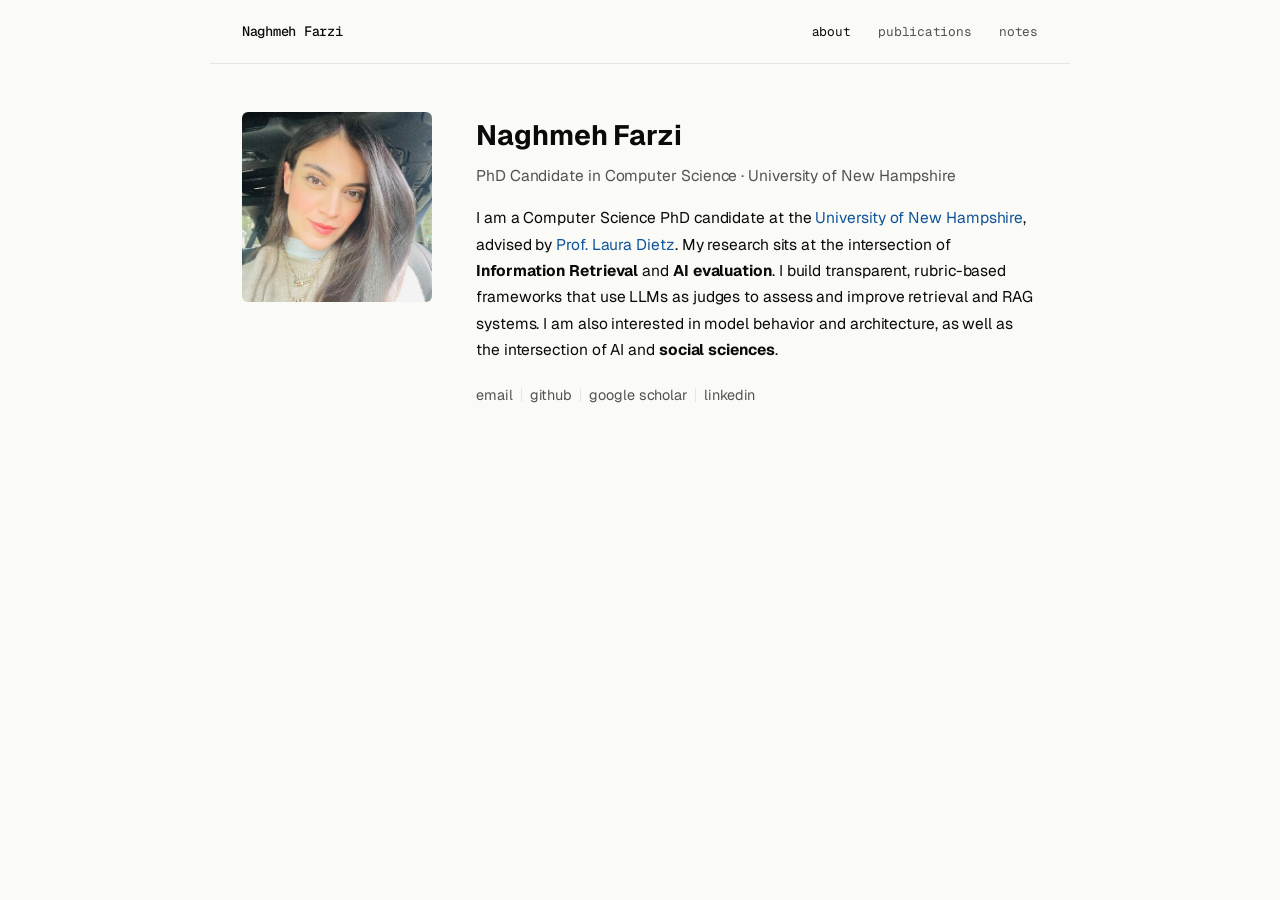
==== index.html @ 24426f11 "change style" ====
<!DOCTYPE html>
<html lang="en">
<head>
    <meta charset="UTF-8">
    <meta name="viewport" content="width=device-width, initial-scale=1.0">
    <meta name="description" content="Naghmeh Farzi — Computer Science PhD Candidate at UNH, researching IR evaluation, RAG, and LLM-as-Judge.">
    <title>Naghmeh Farzi</title>
    <link rel="stylesheet" href="style.css">
</head>
<body>

<nav>
    <a href="/" class="nav-name">Naghmeh Farzi</a>
    <div class="nav-links">
        <a href="/" class="active">about</a>
        <a href="publications.html">publications</a>
        <a href="notes.html">notes</a>
    </div>
</nav>

<div class="container">
    <div class="about">
        <div class="about-photo">
            <!-- Add your photo as photo.jpg in this folder, then remove the onerror fallback -->
            <img src="photo.jpg" alt="Naghmeh Farzi"
                 onerror="this.style.display='none';document.getElementById('photo-placeholder').style.display='flex'">
            <div class="photo-placeholder" id="photo-placeholder" style="display:none">photo</div>
        </div>

        <div class="about-bio">
            <h1>Naghmeh Farzi</h1>
            <p class="role">PhD Candidate in Computer Science &middot; University of New Hampshire</p>

            <p>
                I am a Computer Science PhD candidate at the
                <a href="https://www.unh.edu/">University of New Hampshire</a>, advised by
                <a href="https://scholar.google.com/citations?user=IIXpJ8oAAAAJ&hl=en">Prof. Laura Dietz</a>.
                My research sits at the intersection of <strong>Information Retrieval</strong> and
                <strong>AI evaluation</strong>. I build transparent, rubric-based frameworks that use
                LLMs as judges to assess and improve retrieval and RAG systems.
                I am also interested in model behavior and architecture, as well as the intersection of 
                AI and <strong>social sciences</strong>.
            </p>

            <!-- <p>
                My work decomposes complex relevance judgments into interpretable sub-criteria,
                making it possible to understand not just <em>whether</em> a system succeeds, but
                <em>why</em> it fails. Related work from my PhD received the
                <strong>SIGIR 2024 Best Paper Award</strong>.
            </p> -->

            <!-- <p>
                I have participated in <a href="https://trec-rag.github.io/">TREC RAG 2024</a> and
                <a href="https://trec-dragun.github.io/">TREC DRAGUN 2025</a>, and co-coordinated the
                <a href="https://trec.nist.gov/cfp.html">TREC AutoJudge</a> pilot — a cross-track
                benchmark for comparing LLM-based relevance judgment methods. In summer 2025, I
                collaborated with <a href="https://www.nextpoint.com/">Nextpoint</a> on a human-AI
                platform for evaluating AI-generated legal deposition summaries.
            </p> -->

            <div class="social-links">
                <a href="mailto:Naghmeh.Farzi@unh.edu">email</a>
                <a href="https://github.com/naghmefarzi">github</a>
                <a href="https://scholar.google.com/citations?user=5UucFb8AAAAJ&hl=en">google scholar</a>
                <a href="https://www.linkedin.com/in/naghmeh-farzi-29932611b/">linkedin</a>
            </div>
        </div>
    </div>
</div>

</body>
</html>
---- style.css ----
@import url('https://fonts.googleapis.com/css2?family=Geist:wght@400;500;600;700&family=Geist+Mono:wght@400;500&display=swap');

:root {
    --paper:     #fafaf7;
    --ink:       #0a0a0a;
    --ink-soft:  #525252;
    --ink-faint: #a3a3a3;
    --rule:      #e5e5e2;
    --accent:    #0f5499;
}

*, *::before, *::after {
    box-sizing: border-box;
    margin: 0;
    padding: 0;
}

body {
    font-family: 'Geist', system-ui, -apple-system, sans-serif;
    font-size: 16px;
    line-height: 1.7;
    color: var(--ink);
    background: var(--paper);
    -webkit-font-smoothing: antialiased;
    text-rendering: optimizeLegibility;
    letter-spacing: -0.005em;
}

a {
    color: var(--accent);
    text-decoration: none;
}

a:hover {
    text-decoration: underline;
}

/* ── Navigation ── */
nav {
    display: flex;
    align-items: center;
    justify-content: space-between;
    padding: 1.25rem 2rem;
    border-bottom: 1px solid var(--rule);
    max-width: 860px;
    margin: 0 auto;
}

.nav-name {
    font-family: 'Geist Mono', ui-monospace, monospace;
    font-weight: 500;
    font-size: 0.85rem;
    color: var(--ink);
    letter-spacing: -0.02em;
}

.nav-name:hover {
    text-decoration: none;
}

.nav-links {
    font-family: 'Geist Mono', ui-monospace, monospace;
    font-size: 0.8rem;
    letter-spacing: -0.02em;
    display: flex;
    gap: 1.75rem;
}

.nav-links a {
    color: var(--ink-soft);
}

.nav-links a:hover,
.nav-links a.active {
    color: var(--ink);
    text-decoration: none;
}

/* ── Page container ── */
.container {
    max-width: 860px;
    margin: 0 auto;
    padding: 3rem 2rem;
}

/* ── About page ── */
.about {
    display: grid;
    grid-template-columns: 190px 1fr;
    gap: 2.75rem;
    align-items: start;
}

.about-photo img {
    width: 100%;
    border-radius: 6px;
    display: block;
}

.photo-placeholder {
    width: 100%;
    aspect-ratio: 1;
    background: var(--rule);
    border-radius: 6px;
    display: flex;
    align-items: center;
    justify-content: center;
    color: var(--ink-faint);
    font-size: 0.82rem;
}

h1 {
    font-size: 1.75rem;
    font-weight: 700;
    margin-bottom: 0.2rem;
}

.role {
    color: var(--ink-soft);
    font-size: 0.95rem;
    margin-bottom: 1.4rem;
}

.about-bio p {
    margin-bottom: 1rem;
    font-size: 0.97rem;
}

.social-links {
    display: flex;
    flex-wrap: wrap;
    align-items: center;
    gap: 0.4rem 0;
    margin-top: 1.5rem;
    font-size: 0.9rem;
}

.social-links a {
    color: var(--ink-soft);
    padding: 0 0.5rem;
    border-right: 1px solid var(--rule);
    line-height: 1;
}

.social-links a:first-child {
    padding-left: 0;
}

.social-links a:last-child {
    border-right: none;
}

.social-links a:hover {
    color: var(--accent);
    text-decoration: none;
}

/* ── Section headings ── */
.section-title {
    font-size: 1.3rem;
    font-weight: 600;
    margin-bottom: 1.75rem;
    padding-bottom: 0.5rem;
    border-bottom: 1px solid var(--rule);
}

/* ── Publications page ── */
.year-group {
    margin-bottom: 2.25rem;
}

.year-label {
    font-family: 'Geist Mono', ui-monospace, monospace;
    font-size: 0.78rem;
    font-weight: 700;
    color: var(--ink-faint);
    letter-spacing: 0.08em;
    text-transform: uppercase;
    margin-bottom: 1.1rem;
}

.pub-list {
    list-style: none;
    display: flex;
    flex-direction: column;
    gap: 1.4rem;
}

.pub {
    display: flex;
    flex-direction: column;
    gap: 0.15rem;
}

.pub-title {
    font-weight: 600;
    color: var(--ink);
    font-size: 0.96rem;
}

.pub-authors {
    font-size: 0.875rem;
    color: var(--ink-soft);
}

.pub-authors .me {
    font-weight: 600;
    color: var(--ink);
    text-decoration: underline;
    text-decoration-color: var(--ink-faint);
    text-underline-offset: 2px;
}

.pub-venue {
    font-size: 0.875rem;
    color: var(--ink-soft);
}

.pub-venue .conf {
    font-weight: 600;
    color: var(--ink);
}

.pub-badge {
    display: inline-block;
    font-size: 0.75rem;
    background: #fef3c7;
    color: #92400e;
    border-radius: 3px;
    padding: 0.1rem 0.45rem;
    margin-left: 0.4rem;
    font-weight: 600;
    vertical-align: middle;
}

.pub-links {
    display: flex;
    gap: 0.5rem;
    margin-top: 0.3rem;
}

.pub-links a {
    font-family: 'Geist Mono', ui-monospace, monospace;
    font-size: 0.75rem;
    background: var(--rule);
    color: var(--ink-soft);
    padding: 0.15rem 0.55rem;
    border-radius: 3px;
    font-weight: 500;
}

.pub-links a:hover {
    background: var(--accent);
    color: #fff;
    text-decoration: none;
}

/* ── Notes page ── */
.notes-intro {
    color: var(--ink-soft);
    font-size: 0.95rem;
    margin-bottom: 2rem;
}

.notes-list {
    list-style: none;
    display: flex;
    flex-direction: column;
    gap: 2rem;
}

.note-item .note-date {
    font-family: 'Geist Mono', ui-monospace, monospace;
    font-size: 0.78rem;
    color: var(--ink-faint);
    margin-bottom: 0.2rem;
}

.note-item .note-title {
    font-size: 1.05rem;
    font-weight: 600;
}

.note-item .note-title a {
    color: var(--ink);
}

.note-item .note-title a:hover {
    color: var(--accent);
    text-decoration: none;
}

.note-item .note-desc {
    font-size: 0.9rem;
    color: var(--ink-soft);
    margin-top: 0.2rem;
}

.empty-state {
    color: var(--ink-faint);
    font-size: 0.95rem;
    font-style: italic;
}

/* ── Individual note/post page ── */
.post-header {
    margin-bottom: 2.5rem;
}

.post-header h1 {
    font-size: 1.9rem;
    line-height: 1.3;
    margin-bottom: 0.5rem;
}

.post-meta {
    font-family: 'Geist Mono', ui-monospace, monospace;
    font-size: 0.78rem;
    color: var(--ink-faint);
}

.post-body {
    font-size: 0.97rem;
    max-width: 680px;
}

.post-body p { margin-bottom: 1.1rem; }
.post-body h2 { font-size: 1.2rem; margin: 2rem 0 0.75rem; }
.post-body h3 { font-size: 1.05rem; margin: 1.5rem 0 0.5rem; }
.post-body ul, .post-body ol { padding-left: 1.4rem; margin-bottom: 1rem; }
.post-body li { margin-bottom: 0.4rem; }
.post-body code {
    font-family: 'Geist Mono', ui-monospace, monospace;
    font-size: 0.88em;
    background: var(--rule);
    padding: 0.15em 0.35em;
    border-radius: 3px;
}
.post-body pre {
    background: var(--rule);
    padding: 1rem;
    border-radius: 5px;
    overflow-x: auto;
    margin-bottom: 1.1rem;
}
.post-body pre code {
    background: none;
    padding: 0;
}
.post-body blockquote {
    border-left: 3px solid var(--rule);
    padding-left: 1rem;
    color: var(--ink-soft);
    margin-bottom: 1rem;
}

/* ── Responsive ── */
@media (max-width: 620px) {
    nav {
        padding: 1rem 1.25rem;
        flex-direction: column;
        align-items: flex-start;
        gap: 0.75rem;
    }

    .nav-links {
        gap: 1.25rem;
    }

    .container {
        padding: 2rem 1.25rem;
    }

    .about {
        grid-template-columns: 1fr;
    }

    .about-photo img {
        max-width: 140px;
    }

    h1 {
        font-size: 1.45rem;
    }
}
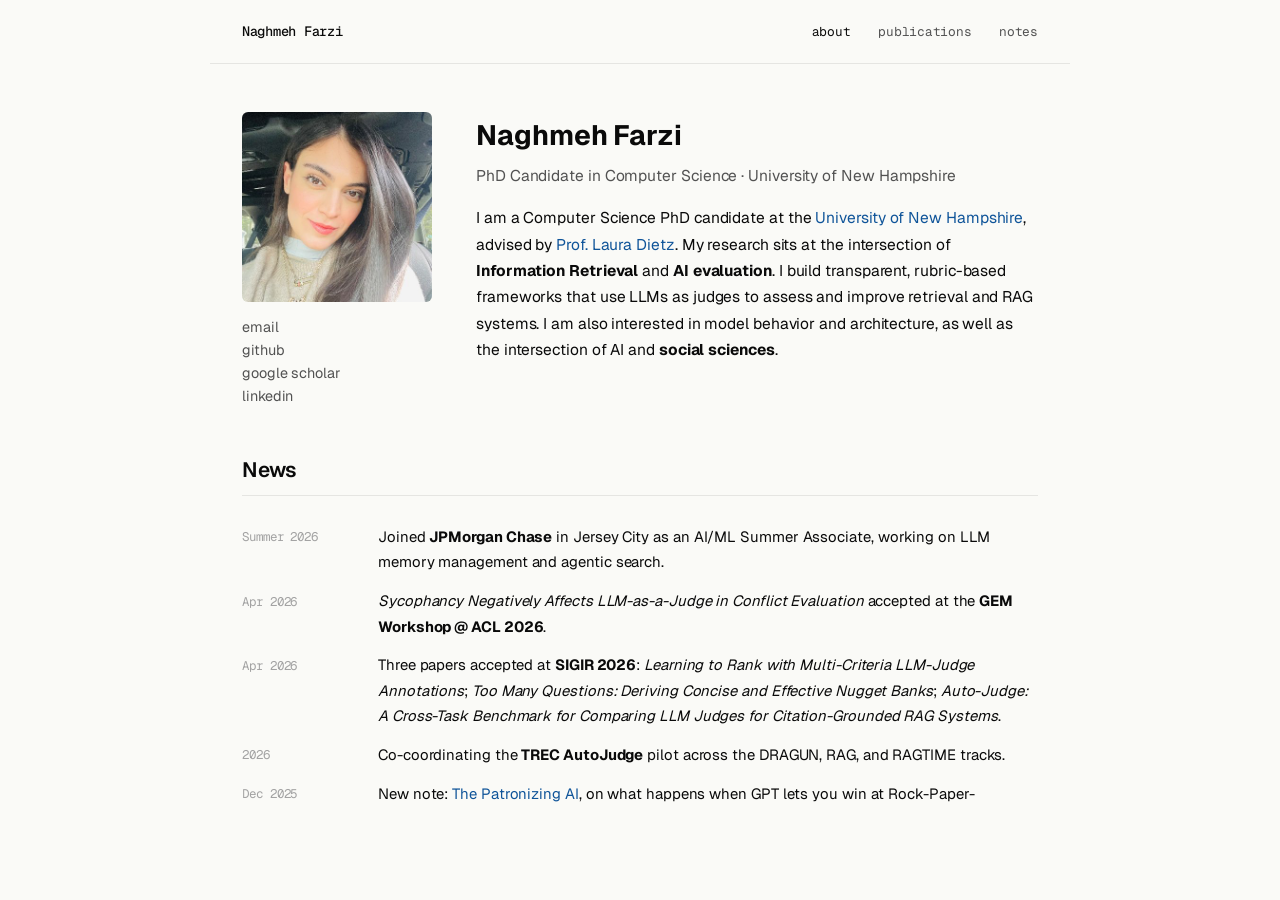
==== commit a2b0224f: "Add News section and move social links under photo Co-Authored-By: Claude Opus 5.5 <noreply@anthropi" ====
--- a/index.html
+++ b/index.html
@@ -25,6 +25,12 @@
             <img src="photo.jpg" alt="Naghmeh Farzi"
                  onerror="this.style.display='none';document.getElementById('photo-placeholder').style.display='flex'">
             <div class="photo-placeholder" id="photo-placeholder" style="display:none">photo</div>
+            <div class="social-links">
+                <a href="mailto:Naghmeh.Farzi@unh.edu">email</a>
+                <a href="https://github.com/naghmefarzi">github</a>
+                <a href="https://scholar.google.com/citations?user=5UucFb8AAAAJ&hl=en">google scholar</a>
+                <a href="https://www.linkedin.com/in/naghmeh-farzi-29932611b/">linkedin</a>
+            </div>
         </div>
 
         <div class="about-bio">
@@ -58,14 +64,57 @@
                 platform for evaluating AI-generated legal deposition summaries.
             </p> -->
 
-            <div class="social-links">
-                <a href="mailto:Naghmeh.Farzi@unh.edu">email</a>
-                <a href="https://github.com/naghmefarzi">github</a>
-                <a href="https://scholar.google.com/citations?user=5UucFb8AAAAJ&hl=en">google scholar</a>
-                <a href="https://www.linkedin.com/in/naghmeh-farzi-29932611b/">linkedin</a>
-            </div>
         </div>
     </div>
+
+    <section class="news">
+        <h2 class="section-title">News</h2>
+        <ul class="news-list">
+            <li>
+                <span class="news-date">Summer 2026</span>
+                <span>Joined <strong>JPMorgan Chase</strong> in Jersey City as an AI/ML Summer Associate, working on LLM memory management and agentic search.</span>
+            </li>
+            <li>
+                <span class="news-date">Apr 2026</span>
+                <span><em>Sycophancy Negatively Affects LLM-as-a-Judge in Conflict Evaluation</em> accepted at the <strong>GEM Workshop @ ACL 2026</strong>.</span>
+            </li>
+            <li>
+                <span class="news-date">Apr 2026</span>
+                <span>Three papers accepted at <strong>SIGIR 2026</strong>:
+                    <em>Learning to Rank with Multi-Criteria LLM-Judge Annotations</em>;
+                    <em>Too Many Questions: Deriving Concise and Effective Nugget Banks</em>;
+                    <em>Auto-Judge: A Cross-Task Benchmark for Comparing LLM Judges for Citation-Grounded RAG Systems</em>.</span>
+            </li>
+            <li>
+                <span class="news-date">2026</span>
+                <span>Co-coordinating the <strong>TREC AutoJudge</strong> pilot across the DRAGUN, RAG, and RAGTIME tracks.</span>
+            </li>
+            <li>
+                <span class="news-date">Dec 2025</span>
+                <span>New note: <a href="notes/the-patronizing-ai.html">The Patronizing AI</a>, on what happens when GPT lets you win at Rock-Paper-Scissors.</span>
+            </li>
+            <li>
+                <span class="news-date">Dec 2025</span>
+                <span>Demo paper <em>Supporting Humans in Evaluating AI Summaries of Legal Depositions</em> accepted at <strong>ACM CHIIR 2026</strong>.</span>
+            </li>
+            <li>
+                <span class="news-date">Summer 2025</span>
+                <span>Research collaboration visit at <strong>Nextpoint</strong> in Chicago, building a human&ndash;AI platform for evaluating legal deposition summaries.</span>
+            </li>
+            <li>
+                <span class="news-date">Jun 2025</span>
+                <span><em>Criteria-Based LLM Relevance Judgments</em> accepted at <strong>ICTIR 2025</strong>, extending our LLMJudge Challenge approach.</span>
+            </li>
+            <li>
+                <span class="news-date">2024</span>
+                <span><em>Pencils Down! Automatic Rubric-based Evaluation of Retrieve/Generate Systems</em> accepted at <strong>ICTIR 2024</strong>.</span>
+            </li>
+            <li>
+                <span class="news-date">2024</span>
+                <span>Our criteria-based relevance judgments ranked first on Kendall&rsquo;s &tau; in the initial <strong>LLMJudge Challenge</strong> results at SIGIR 2024, and remained best on Spearman&rsquo;s &rho; in the final results (<a href="https://arxiv.org/abs/2410.14044">write-up</a>).</span>
+            </li>
+        </ul>
+    </section>
 </div>
 
 </body>
--- a/style.css
+++ b/style.css
@@ -155,6 +155,19 @@
     text-decoration: none;
 }
 
+/* Stacked under the photo in the left column */
+.about-photo .social-links {
+    flex-direction: column;
+    align-items: flex-start;
+    gap: 0.55rem;
+    margin-top: 1.1rem;
+}
+
+.about-photo .social-links a {
+    padding: 0;
+    border-right: none;
+}
+
 /* ── Section headings ── */
 .section-title {
     font-size: 1.3rem;
@@ -162,6 +175,42 @@
     margin-bottom: 1.75rem;
     padding-bottom: 0.5rem;
     border-bottom: 1px solid var(--rule);
+}
+
+/* ── News (about page) ── */
+.news {
+    margin-top: 3rem;
+}
+
+.news-list {
+    list-style: none;
+    display: flex;
+    flex-direction: column;
+    gap: 0.85rem;
+    font-size: 0.93rem;
+    max-height: 18rem;
+    overflow-y: auto;
+    padding-right: 0.5rem;
+}
+
+.news-list li {
+    display: grid;
+    grid-template-columns: 7.5rem 1fr;
+    gap: 1rem;
+}
+
+.news-date {
+    font-family: 'Geist Mono', ui-monospace, monospace;
+    font-size: 0.78rem;
+    color: var(--ink-faint);
+    padding-top: 0.15rem;
+}
+
+@media (max-width: 620px) {
+    .news-list li {
+        grid-template-columns: 1fr;
+        gap: 0.1rem;
+    }
 }
 
 /* ── Publications page ── */
@@ -347,6 +396,24 @@
     background: none;
     padding: 0;
 }
+.post-body figure {
+    margin: 1.5rem 0;
+}
+.post-body figure img {
+    display: block;
+    max-width: 100%;
+    max-height: 360px;
+    width: auto;
+    height: auto;
+    margin: 0 auto;
+    border-radius: 5px;
+}
+.post-body figcaption {
+    font-size: 0.82rem;
+    color: var(--ink-faint);
+    text-align: center;
+    margin-top: 0.5rem;
+}
 .post-body blockquote {
     border-left: 3px solid var(--rule);
     padding-left: 1rem;
@@ -379,6 +446,12 @@
         max-width: 140px;
     }
 
+    .about-photo .social-links {
+        flex-direction: row;
+        flex-wrap: wrap;
+        gap: 0.4rem 1rem;
+    }
+
     h1 {
         font-size: 1.45rem;
     }
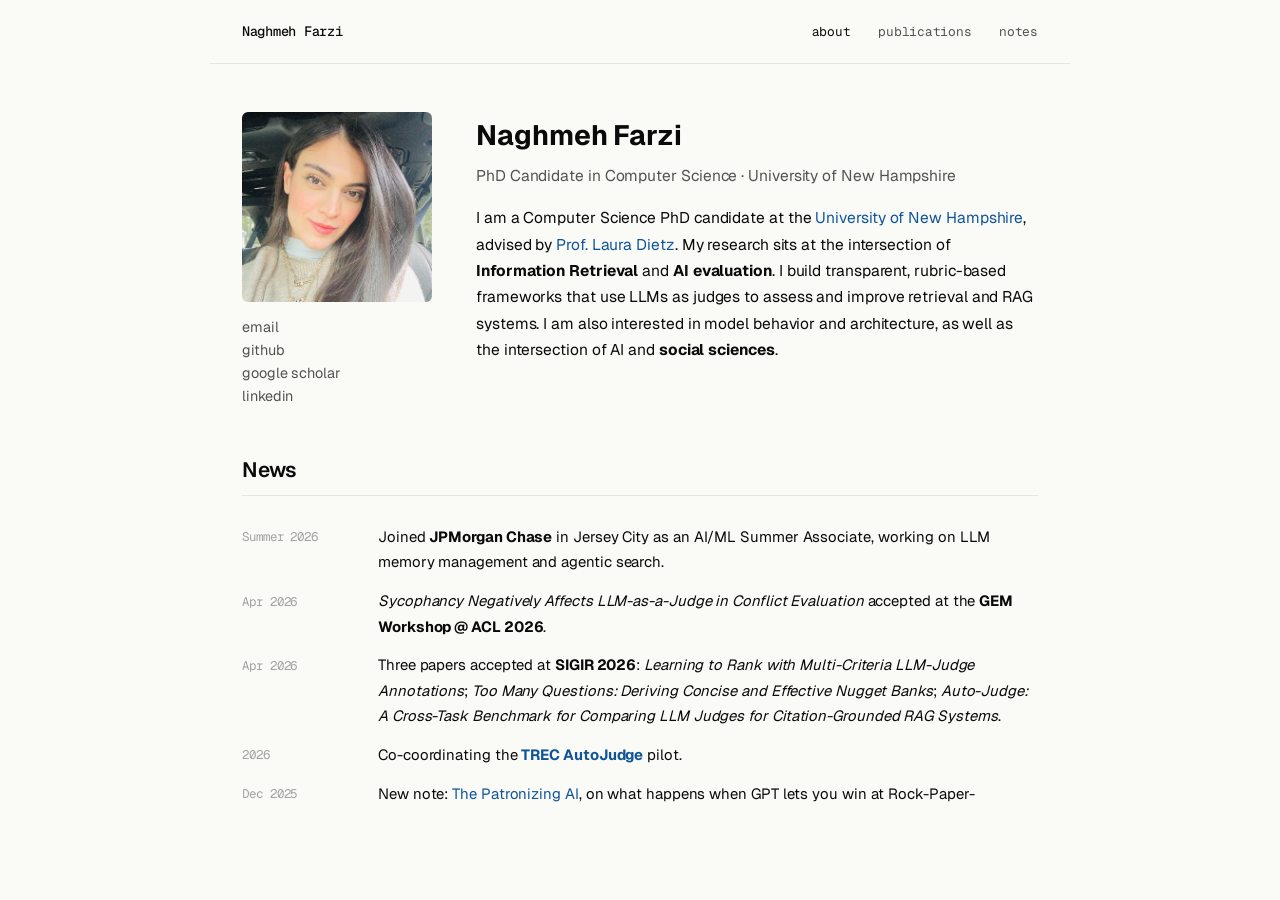
==== commit f49acbc8: "Link TREC AutoJudge site in News Co-Authored-By: Claude Opus 5.5 <noreply@anthropic.com>" ====
--- a/index.html
+++ b/index.html
@@ -87,7 +87,7 @@
             </li>
             <li>
                 <span class="news-date">2026</span>
-                <span>Co-coordinating the <strong>TREC AutoJudge</strong> pilot across the DRAGUN, RAG, and RAGTIME tracks.</span>
+                <span>Co-coordinating the <a href="https://trec-auto-judge.cs.unh.edu/"><strong>TREC AutoJudge</strong></a> pilot.</span>
             </li>
             <li>
                 <span class="news-date">Dec 2025</span>
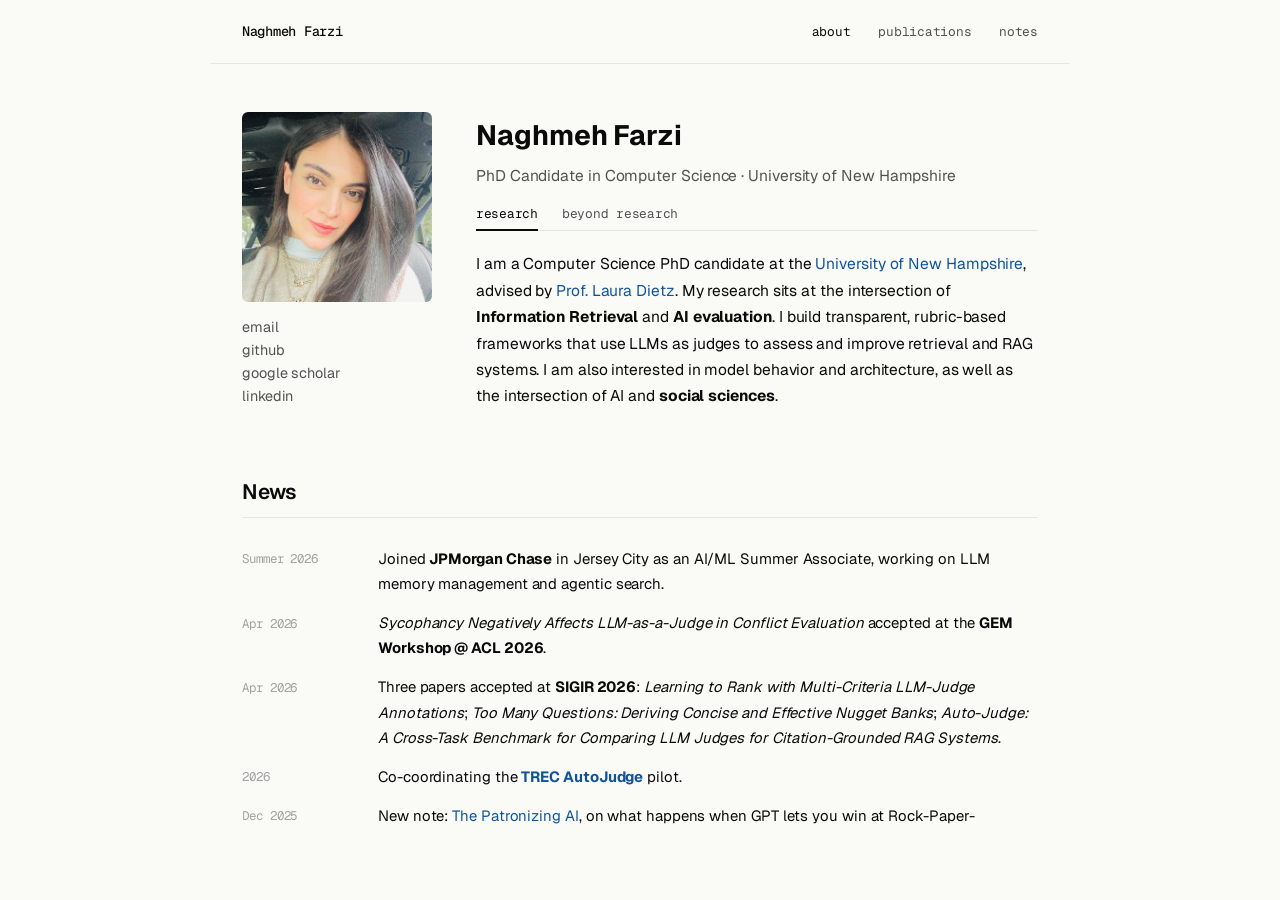
==== commit a2cd51bf: "Add research/personal tabs with name story on About page" ====
--- a/index.html
+++ b/index.html
@@ -37,6 +37,12 @@
             <h1>Naghmeh Farzi</h1>
             <p class="role">PhD Candidate in Computer Science &middot; University of New Hampshire</p>
 
+            <div class="bio-tabs" role="tablist">
+                <button class="bio-tab active" role="tab" data-tab="research" aria-selected="true">research</button>
+                <button class="bio-tab" role="tab" data-tab="personal" aria-selected="false">beyond research</button>
+            </div>
+
+            <div class="bio-panel" id="panel-research">
             <p>
                 I am a Computer Science PhD candidate at the
                 <a href="https://www.unh.edu/">University of New Hampshire</a>, advised by
@@ -63,6 +69,39 @@
                 collaborated with <a href="https://www.nextpoint.com/">Nextpoint</a> on a human-AI
                 platform for evaluating AI-generated legal deposition summaries.
             </p> -->
+            </div>
+
+            <div class="bio-panel" id="panel-personal" hidden>
+                <h2 class="bio-subtitle">What's in a name? That which we call a rose by any other name would smell as sweet.</h2>
+                <p class="bio-attribution">&mdash; Shakespeare, <em>Romeo and Juliet</em></p>
+                <p>
+                    Looking at my name, you might think it's long or hard to pronounce. My name has
+                    two syllables, but honestly I'm not great with phonetics, so I looked it up.
+                    Apparently it's pronounced roughly /næɣme/. The "gh" is a sound that doesn't
+                    really exist in English, but is somewhat similar to the French "r."
+                </p>
+                <p>
+                    Naghmeh (<span lang="fa">نغمه</span>) is a Farsi word associated with music, sound,
+                    and song, and it comes originally from Arabic. Something I've found interesting is
+                    that when I say my name to people from different countries with a little vowel
+                    perturbation, they sometimes recognize it as a word in their own language with the
+                    same meaning. This has happened with Turkish, Hindi, and Arabic speakers, all from
+                    countries fairly close to Iran. Further west, the word doesn't seem to ring a bell.
+                    So as long as the name you say is close enough to my name, I'm fine with it. An easy
+                    way to say it is <strong>Nag-may</strong>: "Nag" with the "a" as in <em>cat</em>,
+                    then "may".
+                </p>
+                <p>
+                    Funnily enough, back in my country people had trouble spelling my last name, and I
+                    got used to explaining it. We have several forms of "z" in my language, all
+                    pronounced the same. They're borrowed from Arabic, where they actually have
+                    different pronunciations. Also, in my language we don't write down short vowels (we
+                    only write them in the early years of elementary school), so with an unfamiliar word
+                    you're just relying on luck to get the short vowels right, and the "a" in my last
+                    name is one of them. I moved to the US as a certified expert in explaining my last
+                    name, only to find out it was my first name that needed explaining.
+                </p>
+            </div>
 
         </div>
     </div>
@@ -107,15 +146,36 @@
             </li>
             <li>
                 <span class="news-date">2024</span>
-                <span><em>Pencils Down! Automatic Rubric-based Evaluation of Retrieve/Generate Systems</em> accepted at <strong>ICTIR 2024</strong>.</span>
+                <span>Our criteria-based relevance judgments ranked first on Kendall&rsquo;s &tau; in the initial <strong>LLMJudge Challenge</strong> results at SIGIR 2024, and remained best on Spearman&rsquo;s &rho; in the final results (<a href="https://arxiv.org/abs/2410.14044">write-up</a>).</span>
             </li>
             <li>
                 <span class="news-date">2024</span>
-                <span>Our criteria-based relevance judgments ranked first on Kendall&rsquo;s &tau; in the initial <strong>LLMJudge Challenge</strong> results at SIGIR 2024, and remained best on Spearman&rsquo;s &rho; in the final results (<a href="https://arxiv.org/abs/2410.14044">write-up</a>).</span>
+                <span><em>Pencils Down! Automatic Rubric-based Evaluation of Retrieve/Generate Systems</em> accepted at <strong>ICTIR 2024</strong>.</span>
             </li>
         </ul>
     </section>
 </div>
 
+<script>
+    (function () {
+        var tabs = document.querySelectorAll('.bio-tab');
+        function show(name) {
+            tabs.forEach(function (t) {
+                var on = t.dataset.tab === name;
+                t.classList.toggle('active', on);
+                t.setAttribute('aria-selected', on);
+                document.getElementById('panel-' + t.dataset.tab).hidden = !on;
+            });
+        }
+        tabs.forEach(function (t) {
+            t.addEventListener('click', function () {
+                show(t.dataset.tab);
+                history.replaceState(null, '', t.dataset.tab === 'research' ? location.pathname : '#' + t.dataset.tab);
+            });
+        });
+        if (location.hash === '#personal') show('personal');
+    })();
+</script>
+
 </body>
 </html>
--- a/style.css
+++ b/style.css
@@ -124,6 +124,49 @@
 .about-bio p {
     margin-bottom: 1rem;
     font-size: 0.97rem;
+}
+
+/* ── Bio tabs (research / personal) ── */
+.bio-tabs {
+    display: flex;
+    gap: 1.5rem;
+    border-bottom: 1px solid var(--rule);
+    margin-bottom: 1.25rem;
+}
+
+.bio-tab {
+    font-family: 'Geist Mono', ui-monospace, monospace;
+    font-size: 0.8rem;
+    letter-spacing: -0.02em;
+    background: none;
+    border: none;
+    border-bottom: 2px solid transparent;
+    margin-bottom: -1px;
+    padding: 0 0 0.45rem;
+    color: var(--ink-soft);
+    cursor: pointer;
+}
+
+.bio-tab:hover {
+    color: var(--ink);
+}
+
+.bio-tab.active {
+    color: var(--ink);
+    border-bottom-color: var(--ink);
+}
+
+.bio-subtitle {
+    font-size: 1.05rem;
+    font-weight: 600;
+    line-height: 1.45;
+    margin-bottom: 0.25rem;
+}
+
+.about-bio p.bio-attribution {
+    font-size: 0.82rem;
+    color: var(--ink-faint);
+    margin-bottom: 1.1rem;
 }
 
 .social-links {
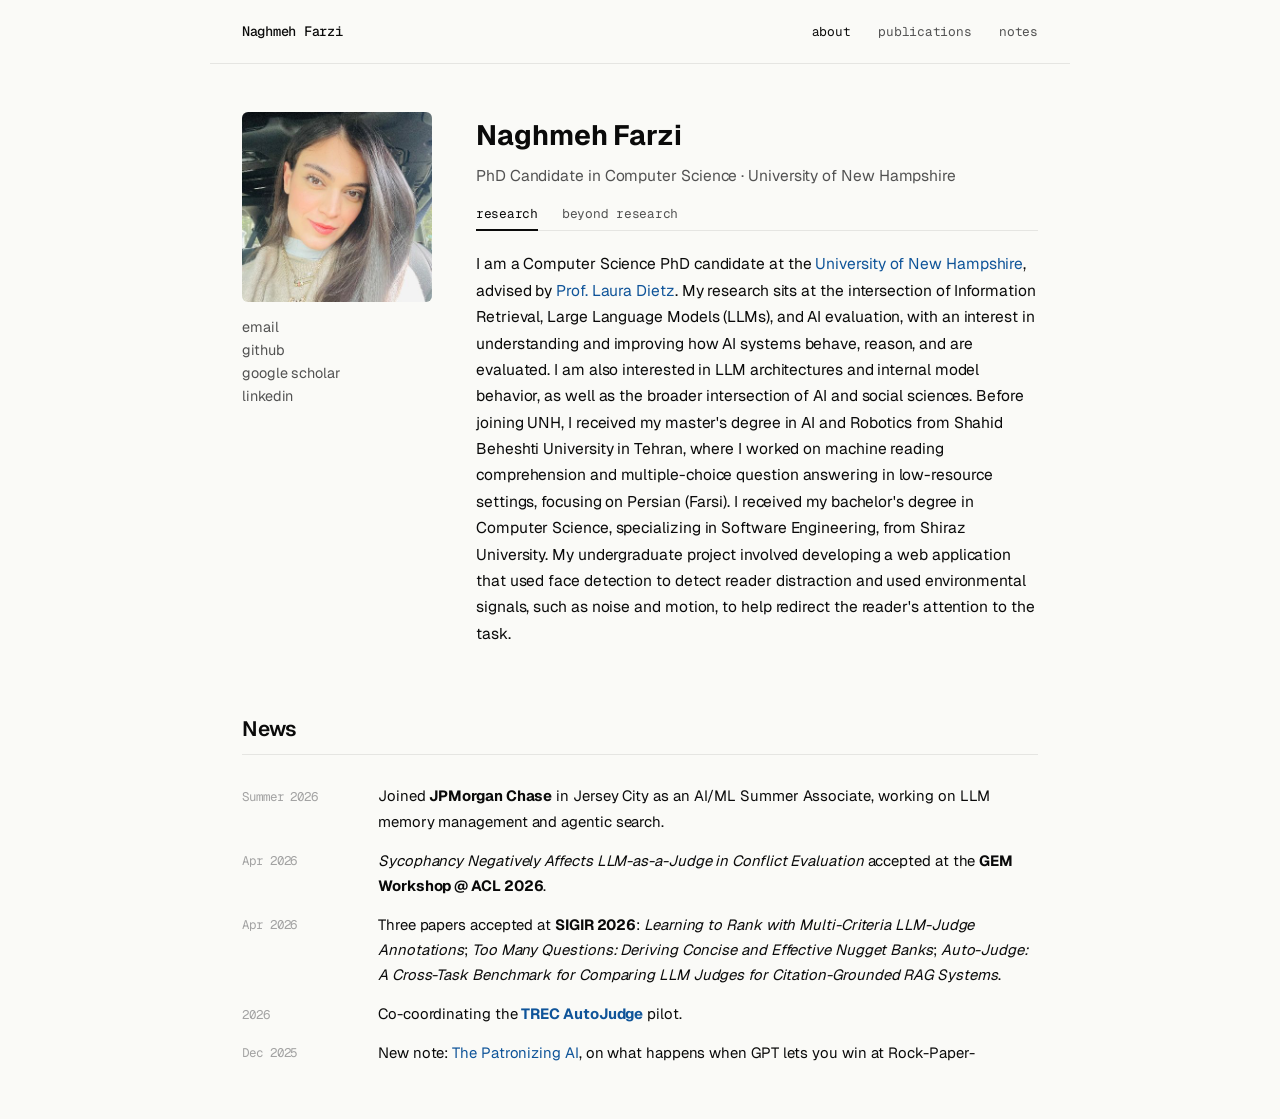
==== commit 5f336307: "Update research bio and fix cached stylesheet sizing" ====
--- a/index.html
+++ b/index.html
@@ -5,7 +5,7 @@
     <meta name="viewport" content="width=device-width, initial-scale=1.0">
     <meta name="description" content="Naghmeh Farzi — Computer Science PhD Candidate at UNH, researching IR evaluation, RAG, and LLM-as-Judge.">
     <title>Naghmeh Farzi</title>
-    <link rel="stylesheet" href="style.css">
+    <link rel="stylesheet" href="style.css?v=2">
 </head>
 <body>
 
@@ -47,11 +47,10 @@
                 I am a Computer Science PhD candidate at the
                 <a href="https://www.unh.edu/">University of New Hampshire</a>, advised by
                 <a href="https://scholar.google.com/citations?user=IIXpJ8oAAAAJ&hl=en">Prof. Laura Dietz</a>.
-                My research sits at the intersection of <strong>Information Retrieval</strong> and
-                <strong>AI evaluation</strong>. I build transparent, rubric-based frameworks that use
-                LLMs as judges to assess and improve retrieval and RAG systems.
-                I am also interested in model behavior and architecture, as well as the intersection of 
-                AI and <strong>social sciences</strong>.
+                My research sits at the intersection of Information Retrieval, Large Language Models (LLMs), and AI evaluation, with an interest in understanding and improving how AI systems behave, reason, and are evaluated.
+                I am also interested in LLM architectures and internal model behavior, as well as the broader intersection of AI and social sciences.
+                Before joining UNH, I received my master's degree in AI and Robotics from Shahid Beheshti University in Tehran, where I worked on machine reading comprehension and multiple-choice question answering in low-resource settings, focusing on Persian (Farsi).
+                I received my bachelor's degree in Computer Science, specializing in Software Engineering, from Shiraz University. My undergraduate project involved developing a web application that used face detection to detect reader distraction and used environmental signals, such as noise and motion, to help redirect the reader's attention to the task.
             </p>
 
             <!-- <p>
@@ -72,11 +71,13 @@
             </div>
 
             <div class="bio-panel" id="panel-personal" hidden>
+                <img class="personal-art" src="sphinx.png" width="160" alt="Line drawing of a winged sphinx holding a lotus flower">
                 <h2 class="bio-subtitle">What's in a name? That which we call a rose by any other name would smell as sweet.</h2>
                 <p class="bio-attribution">&mdash; Shakespeare, <em>Romeo and Juliet</em></p>
                 <p>
-                    Looking at my name, you might think it's long or hard to pronounce. My name has
-                    two syllables, but honestly I'm not great with phonetics, so I looked it up.
+                    Looking at my name, you might think it's long or hard to pronounce. It's actually
+                    just two syllables. The tricky part is the sounds, and since I'm not great with
+                    phonetics, I had to look it up.
                     Apparently it's pronounced roughly /næɣme/. The "gh" is a sound that doesn't
                     really exist in English, but is somewhat similar to the French "r."
                 </p>
--- a/style.css
+++ b/style.css
@@ -154,6 +154,14 @@
 .bio-tab.active {
     color: var(--ink);
     border-bottom-color: var(--ink);
+}
+
+.personal-art {
+    display: block;
+    width: 100%;
+    max-width: 160px;
+    height: auto;
+    margin: 0.5rem auto 1.5rem;
 }
 
 .bio-subtitle {
